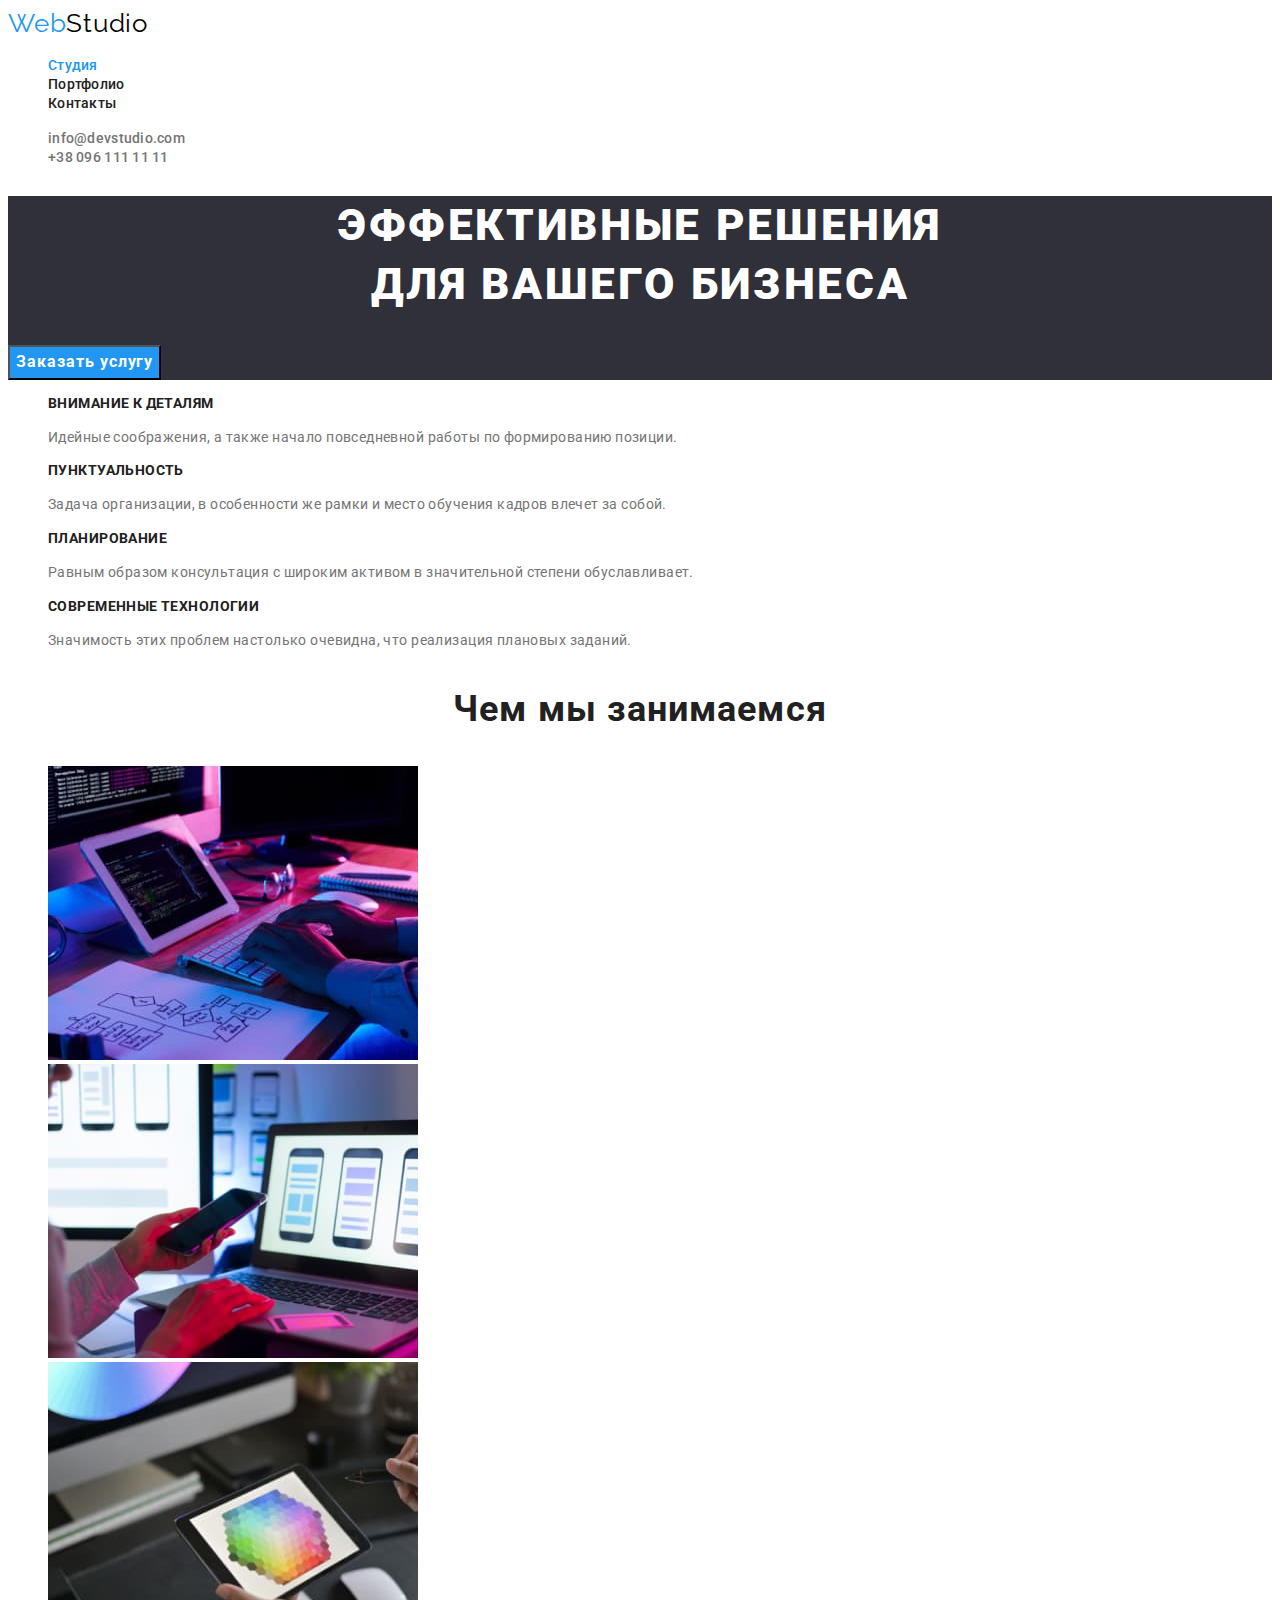
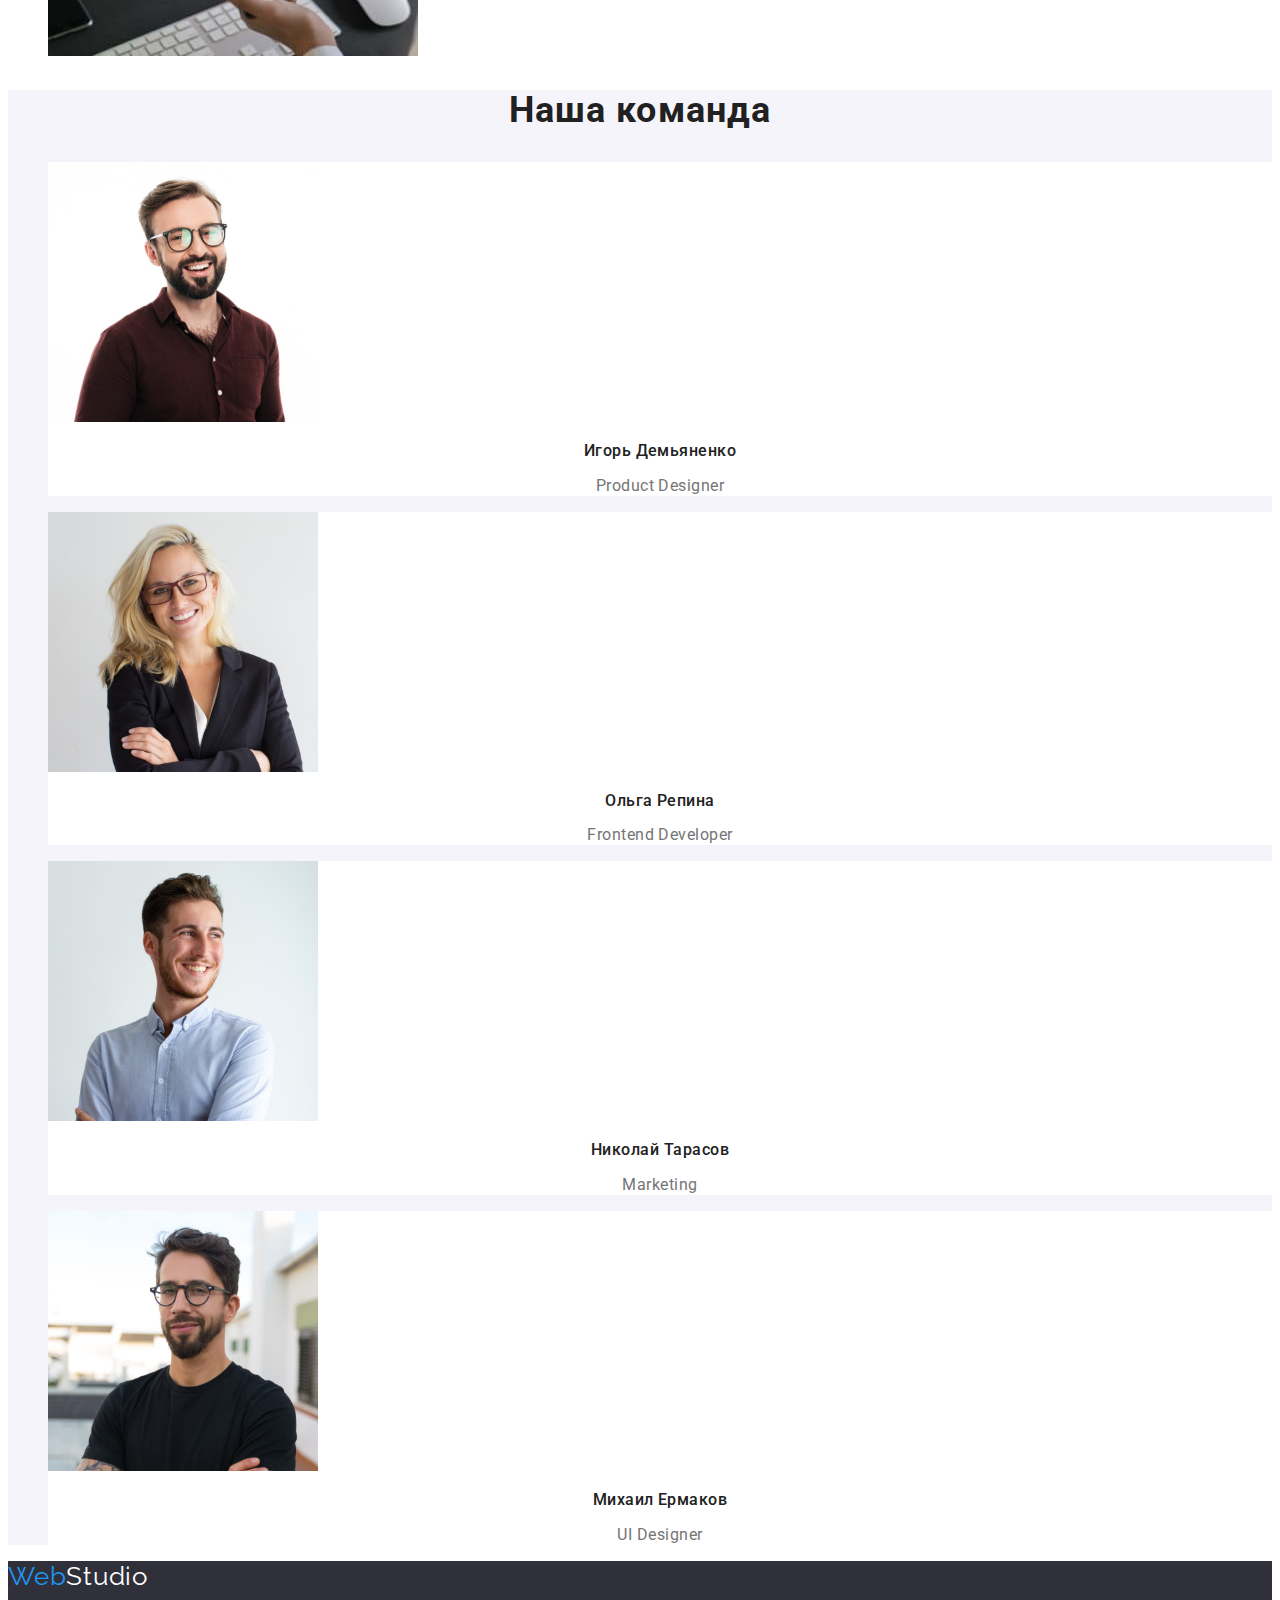
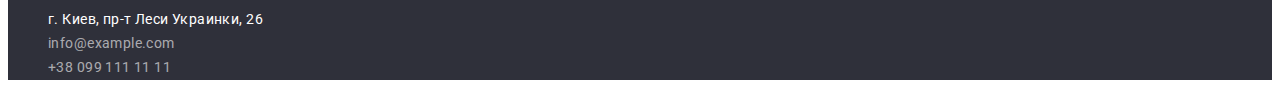
==== index.html @ 9c58a215 "clone #2" ====
<!DOCTYPE html>
<html lang="en">
  <head>
    <meta charset="UTF-8" />
    <meta http-equiv="X-UA-Compatible" content="IE=edge" />
    <meta name="viewport" content="width=device-width, initial-scale=1.0" />
    <title>Document</title>
    <link rel="preconnect" href="https://fonts.googleapis.com" />
    <link rel="preconnect" href="https://fonts.gstatic.com" crossorigin />
    <link
      href="https://fonts.googleapis.com/css2?family=Raleway:wght@700&family=Roboto:wght@400;500;700;900&display=swap"
      rel="stylesheet"
    />
    <link rel="stylesheet" href="./css/styles.css" />
  </head>

  <body>
    <!--Header-->
    <header>
      <nav>
        <a class="logo" href="/"><span class="web">Web</span>Studio</a>
        <ul class="site-nav list">
          <li><a class="site-nav-link current" href="">Студия</a></li>
          <li>
            <a class="site-nav-link" href="./portfolio.html">Портфолио</a>
          </li>
          <li><a class="site-nav-link" href="">Контакты</a></li>
        </ul>
      </nav>

      <!-- Link to e-mail address -->
      <ul class="list">
        <li>
          <a class="header-contacts-info" href="mailto:info@devstudio.com"
            >info@devstudio.com</a
          >
        </li>
        <!-- Link to phone number  -->
        <li>
          <a class="header-contacts-info" href="tel:+380961111111"
            >+38 096 111 11 11</a
          >
        </li>
      </ul>
    </header>
    <!--Main-->
    <main>
      <!--Hero-->
      <section class="hero">
        <h1 class="hero-title">
          Эффективные решения <br />
          для вашего бизнеса
        </h1>
        <button class="hero-button" type="button">Заказать услугу</button>
      </section>

      <!--Advantages-->
      <section class="advantages">
        <ul class="list">
          <li>
            <h3 class="advantages-title">Внимание к деталям</h3>
            <p class="advantages-description">
              Идейные соображения, а также начало повседневной работы по
              формированию позиции.
            </p>
          </li>

          <li>
            <h3 class="advantages-title">Пунктуальность</h3>
            <p class="advantages-description">
              Задача организации, в особенности же рамки и место обучения кадров
              влечет за собой.
            </p>
          </li>

          <li>
            <h3 class="advantages-title">Планирование</h3>
            <p class="advantages-description">
              Равным образом консультация с широким активом в значительной
              степени обуславливает.
            </p>
          </li>

          <li>
            <h3 class="advantages-title">Современные технологии</h3>
            <p class="advantages-description">
              Значимость этих проблем настолько очевидна, что реализация
              плановых заданий.
            </p>
          </li>
        </ul>
      </section>

      <!--Our business-->
      <section>
        <h3 class="business-title">Чем мы занимаемся</h3>
        <ul class="list">
          <li>
            <img
              src="images/box1.jpg"
              alt="human coding on tablet using keyboard"
              width="370"
            />
          </li>
          <li>
            <img
              src="images/box2.jpg"
              alt="human holding telephone in left hand scrolling laptop with right hand "
              width="370"
            />
          </li>
          <li>
            <img
              src="images/box3.jpg"
              alt="human choosing color from color palette via ipad"
              width="370"
            />
          </li>
        </ul>
      </section>

      <!--Our team-->
      <section class="team">
        <h2 class="team-title">Наша команда</h2>
        <ul class="list">
          <li class="team-box">
            <img
              src="images/img.jpg"
              alt="man with dark hair, dark beard in red shirt and glasses  smiling"
              width="270"
            />
            <h3 class="team-name">Игорь Демьяненко</h3>
            <p class="team-pos">Product Designer</p>
          </li>
          <li class="team-box">
            <img
              src="images/img2.jpg"
              alt="woman with blond hair glasses and black jacket smiling "
              width="270"
            />
            <h3 class="team-name">Ольга Репина</h3>
            <p class="team-pos">Frontend Developer</p>
          </li>
          <li class="team-box">
            <img
              src="images/img3.jpg"
              alt="man with dark bristle and dark hair in blue shirt smiling"
              width="270"
            />
            <h3 class="team-name">Николай Тарасов</h3>
            <p class="team-pos">Marketing</p>
          </li>
          <li class="team-box">
            <img
              src="images/img4.jpg"
              alt="man with dark hair, dark beard in black t-shirt and glasses  smiling"
              width="270"
            />
            <h3 class="team-name">Михаил Ермаков</h3>
            <p class="team-pos">UI Designer</p>
          </li>
        </ul>
      </section>
    </main>
    <!--Footer-->
    <footer class="footer">
      <a class="footer logo" href="/"> <span class="web">Web</span>Studio</a>
      <address>
        <ul class="list">
          <li>
            <a class="adress" href=""> г. Киев, пр-т Леси Украинки, 26</a>
          </li>
          <li>
            <a class="footer-contacts-info" href="mailto:info@example.com"
              >info@example.com</a
            >
          </li>
          <li>
            <a class="footer-contacts-info" href="+380991111111"
              >+38 099 111 11 11</a
            >
          </li>
        </ul>
      </address>
    </footer>
  </body>
</html>
---- css/styles.css ----
:root {
  --primary-text-color: #212121;
  --secondary-text-color: #757575;
  --action-color: #2196f3;
  --primary-bg-color: #ffffff;
  --secondary-bg-color: #f5f4fa;
  --hero-color: #2f303a;
}
/* цвет основного текста #212121 */
/* цвет вторичного текста #757575 */
/* белый текст + фон #ffffff*/
/* вторичный цвет фона #F5F4FA  */
/* серый цвет почты и телефона в хувере rgba(255, 255, 255, 0.6); */
/* цвет акцент ( действия) #2196F3 */
/* Цвет героя #2F303A */

body {
  color: var(--primary-text-color);
  background-color: var(--primary-bg-color);

  font-family: Roboto, sans-serif;
}

.list {
  list-style: none;
}

a {
  text-decoration: none;
  font-style: normal;
}

/* Logo */
.logo {
  color: #000000;

  font-family: Raleway, sans-serif;
  text-decoration: none;
  font-size: 26px;
  line-height: 1.2;
  letter-spacing: 0.03em;
}

/*Site-nav */
.site-nav-link {
  color: var(--primary-text-color);

  font-weight: 500;
  font-size: 14px;
  line-height: 1.14;
  letter-spacing: 0.02em;
}

/* Header contacts */
.header-contacts-info {
  color: var(--secondary-text-color);

  font-weight: 500;
  font-size: 14px;
  line-height: 1.14;
  letter-spacing: 0.02em;
}

.site-nav-link:hover,
.header-contacts-info:hover,
.site-nav-link:focus,
.header-contacts-info:focus {
  color: var(--action-color);
}

.site-nav-link.current {
  color: var(--action-color);
}
.web {
  color: var(--action-color);
}

/* Hero */

.hero {
  color: var(--primary-bg-color);
  background-color: var(--hero-color);
}

.hero-title {
  font-weight: 900;
  font-size: 44px;
  line-height: 1.36;
  text-align: center;
  letter-spacing: 0.06em;
  text-transform: uppercase;
}

.hero-button {
  color: var(--primary-bg-color);
  background-color: var(--action-color);
  font-weight: 700;

  font-family: inherit;
  font-size: 16px;
  line-height: 1.8;
  text-align: center;
  letter-spacing: 0.06em;

  cursor: pointer;
}

/* Advantages */

.advantages-title {
  font-weight: bold;
  font-size: 14px;
  line-height: 1.14;
  letter-spacing: 0.03em;
  text-transform: uppercase;
}

.advantages-description {
  color: var(--secondary-text-color);

  font-size: 14px;
  line-height: 1.7;
  letter-spacing: 0.03em;
}

/* Business,Team , Projects */

.team-title,
.business-title {
  font-weight: bold;
  font-size: 36px;
  line-height: 1.16;
  text-align: center;
  letter-spacing: 0.03em;
}

.team {
  background-color: var(--secondary-bg-color);
}

.team-name {
  font-weight: 500;
  font-size: 16px;
  line-height: 1.18;
  text-align: center;
  letter-spacing: 0.03em;
}

.team-pos,
.project-description {
  color: var(--secondary-text-color);
}

.team-pos {
  font-size: 16px;
  line-height: 1.18;
  text-align: center;
  letter-spacing: 0.03em;
}

.project-name {
  color: var(--primary-text-color);

  font-weight: 700;
  font-size: 18px;
  line-height: 2;
  letter-spacing: 0.06em;
}

.project-description {
  font-size: 16px;
  line-height: 1.87;
  letter-spacing: 0.03em;
}

.team-box,
.project-box {
  background-color: var(--primary-bg-color);
}

/* Footer */

.footer {
  background-color: var(--hero-color);
}

.footer .logo {
  color: var(--primary-bg-color);
}

.adress {
  color: var(--primary-bg-color);

  font-size: 14px;
  line-height: 1.71;
  letter-spacing: 0.03em;
}

.footer-contacts-info {
  color: rgba(255, 255, 255, 0.6);

  font-size: 14px;
  line-height: 1.71;
  letter-spacing: 0.03em;
}

.site-nav-link:hover,
.footer-contacts-info:hover,
.site-nav-link:focus,
.footer-contacts-info:focus {
  color: var(--action-color);
}

/* Portfolio buttons */

.button {
  font-family: inherit;
  font-weight: 500;
  font-size: 16px;
  line-height: 1.62;
  letter-spacing: 0.03em;
}

.button:hover,
.button:focus {
  color: var(--primary-bg-color);
  background-color: var(--action-color);
}

.button {
  cursor: pointer;
}
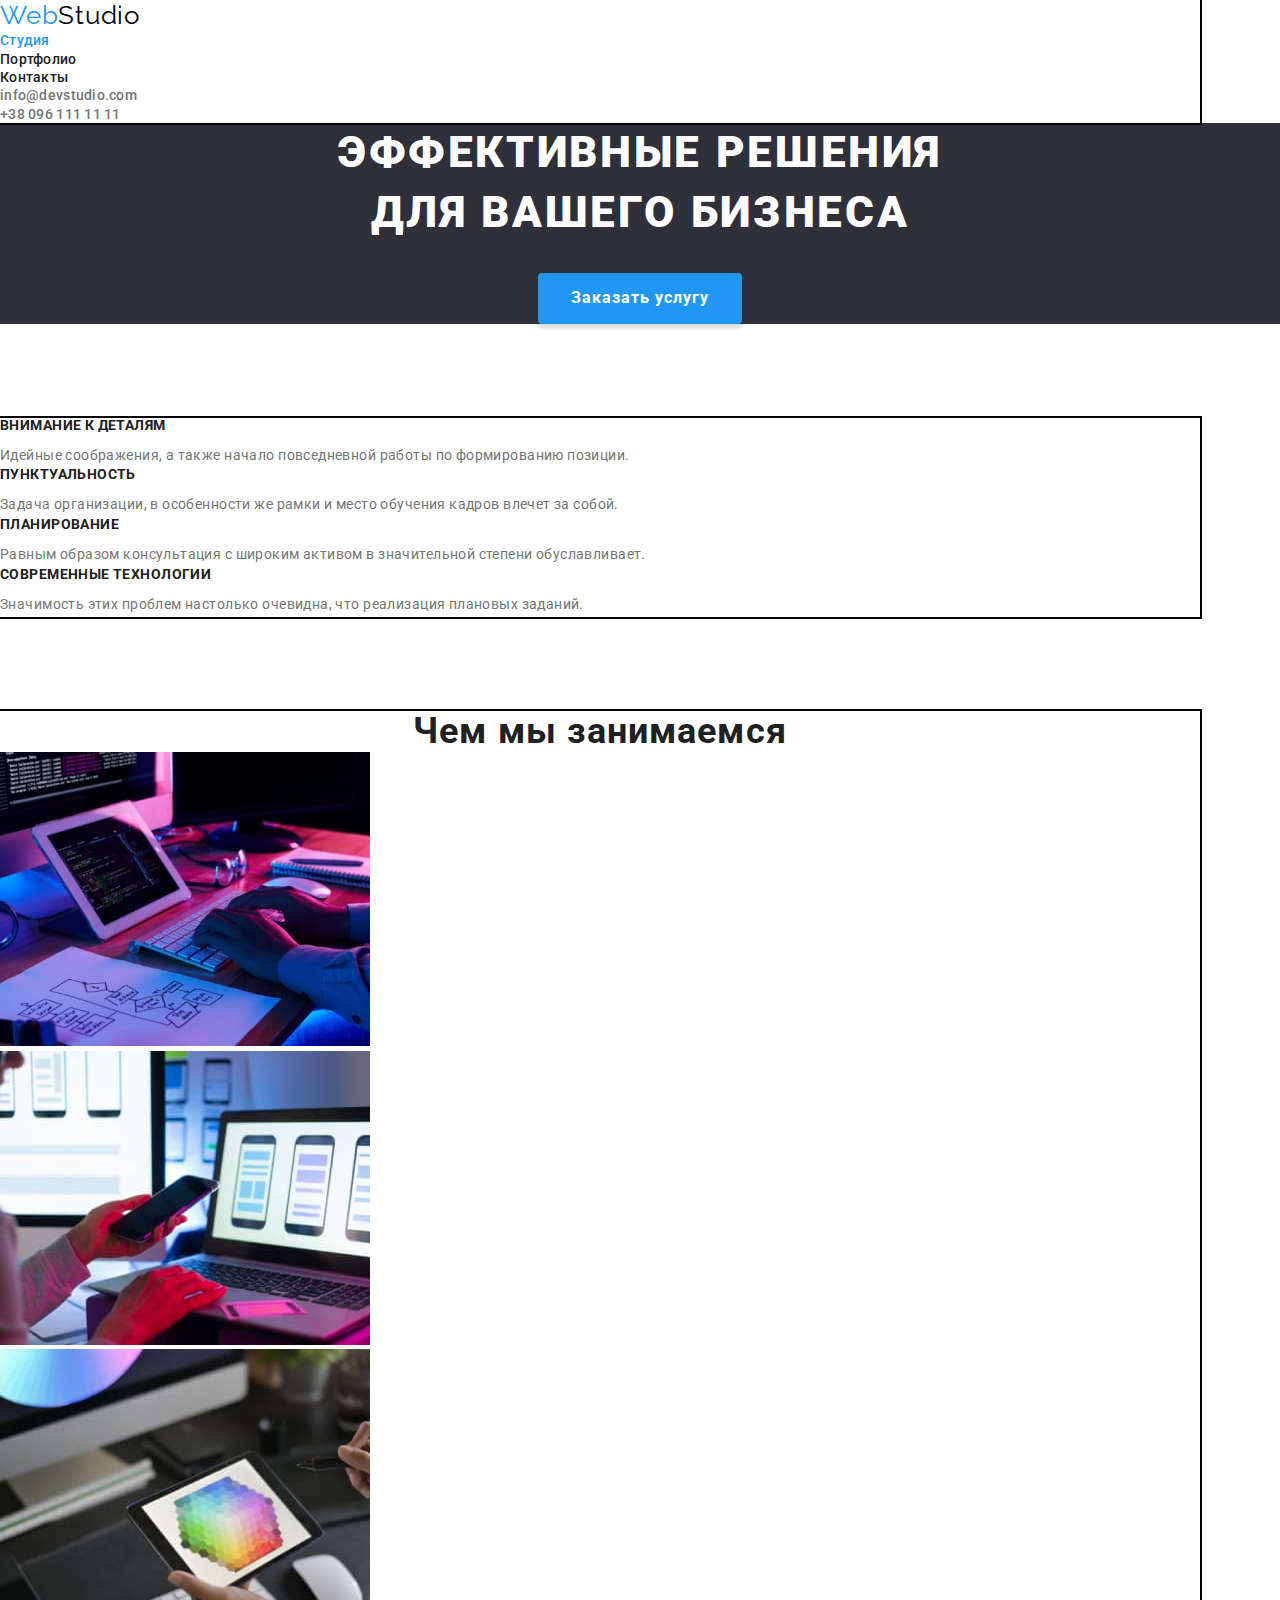
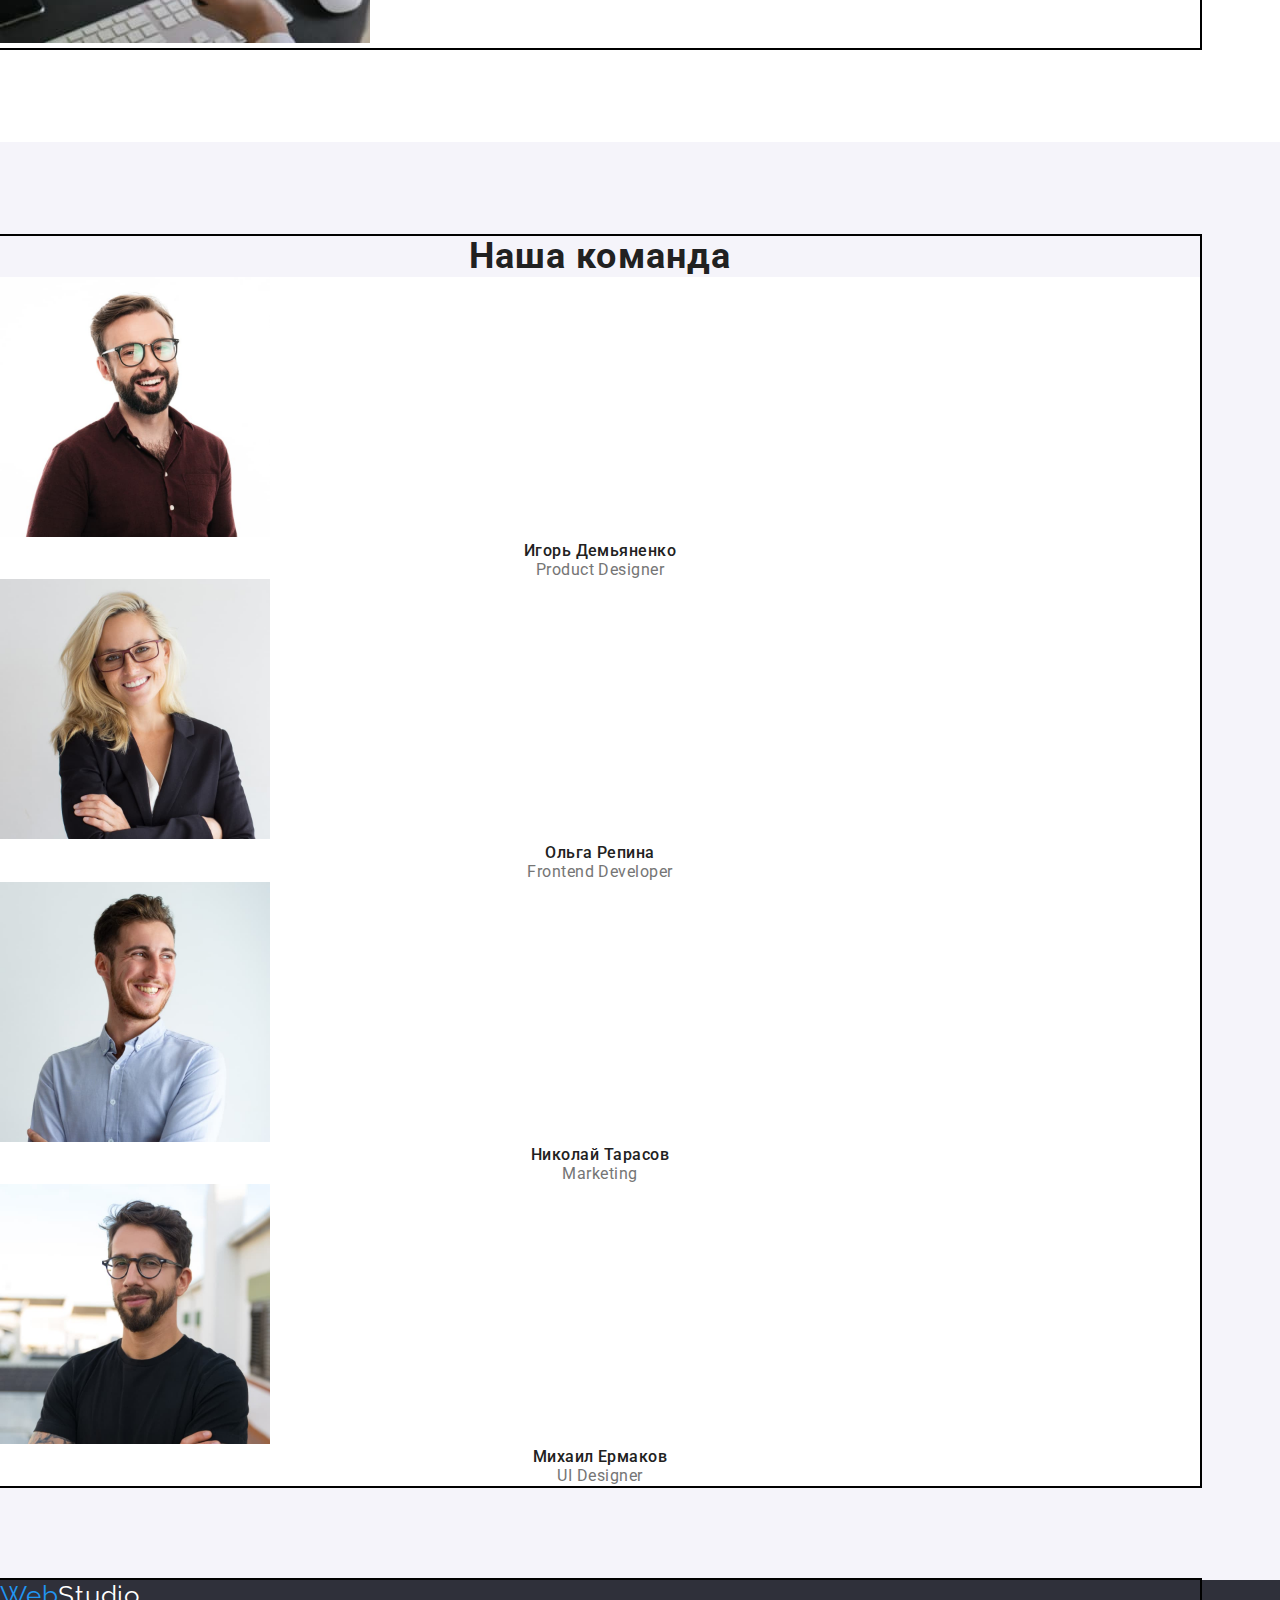
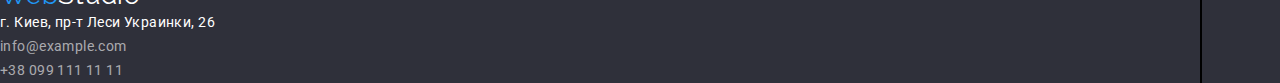
==== commit f67095c9: "Adds indents" ====
--- a/index.html
+++ b/index.html
@@ -11,37 +11,43 @@
       href="https://fonts.googleapis.com/css2?family=Raleway:wght@700&family=Roboto:wght@400;500;700;900&display=swap"
       rel="stylesheet"
     />
+    <link
+      rel="stylesheet"
+      href="https://cdnjs.cloudflare.com/ajax/libs/modern-normalize/1.1.0/modern-normalize.min.css"
+    />
     <link rel="stylesheet" href="./css/styles.css" />
   </head>
 
   <body>
     <!--Header-->
     <header>
-      <nav>
-        <a class="logo" href="/"><span class="web">Web</span>Studio</a>
-        <ul class="site-nav list">
-          <li><a class="site-nav-link current" href="">Студия</a></li>
+      <div class="container">
+        <nav>
+          <a class="logo" href="/"><span class="web">Web</span>Studio</a>
+          <ul class="site-nav list">
+            <li><a class="site-nav-link current" href="">Студия</a></li>
+            <li>
+              <a class="site-nav-link" href="./portfolio.html">Портфолио</a>
+            </li>
+            <li><a class="site-nav-link" href="">Контакты</a></li>
+          </ul>
+        </nav>
+
+        <!-- Link to e-mail address -->
+        <ul class="list">
           <li>
-            <a class="site-nav-link" href="./portfolio.html">Портфолио</a>
+            <a class="header-contacts-info" href="mailto:info@devstudio.com"
+              >info@devstudio.com</a
+            >
           </li>
-          <li><a class="site-nav-link" href="">Контакты</a></li>
+          <!-- Link to phone number  -->
+          <li>
+            <a class="header-contacts-info" href="tel:+380961111111"
+              >+38 096 111 11 11</a
+            >
+          </li>
         </ul>
-      </nav>
-
-      <!-- Link to e-mail address -->
-      <ul class="list">
-        <li>
-          <a class="header-contacts-info" href="mailto:info@devstudio.com"
-            >info@devstudio.com</a
-          >
-        </li>
-        <!-- Link to phone number  -->
-        <li>
-          <a class="header-contacts-info" href="tel:+380961111111"
-            >+38 096 111 11 11</a
-          >
-        </li>
-      </ul>
+      </div>
     </header>
     <!--Main-->
     <main>
@@ -55,133 +61,141 @@
       </section>
 
       <!--Advantages-->
-      <section class="advantages">
-        <ul class="list">
-          <li>
-            <h3 class="advantages-title">Внимание к деталям</h3>
-            <p class="advantages-description">
-              Идейные соображения, а также начало повседневной работы по
-              формированию позиции.
-            </p>
-          </li>
-
-          <li>
-            <h3 class="advantages-title">Пунктуальность</h3>
-            <p class="advantages-description">
-              Задача организации, в особенности же рамки и место обучения кадров
-              влечет за собой.
-            </p>
-          </li>
-
-          <li>
-            <h3 class="advantages-title">Планирование</h3>
-            <p class="advantages-description">
-              Равным образом консультация с широким активом в значительной
-              степени обуславливает.
-            </p>
-          </li>
-
-          <li>
-            <h3 class="advantages-title">Современные технологии</h3>
-            <p class="advantages-description">
-              Значимость этих проблем настолько очевидна, что реализация
-              плановых заданий.
-            </p>
-          </li>
-        </ul>
+      <section class="advantages adv-section">
+        <div class="container">
+          <ul class="list">
+            <li>
+              <h3 class="advantages-title">Внимание к деталям</h3>
+              <p class="advantages-description">
+                Идейные соображения, а также начало повседневной работы по
+                формированию позиции.
+              </p>
+            </li>
+
+            <li>
+              <h3 class="advantages-title">Пунктуальность</h3>
+              <p class="advantages-description">
+                Задача организации, в особенности же рамки и место обучения
+                кадров влечет за собой.
+              </p>
+            </li>
+
+            <li>
+              <h3 class="advantages-title">Планирование</h3>
+              <p class="advantages-description">
+                Равным образом консультация с широким активом в значительной
+                степени обуславливает.
+              </p>
+            </li>
+
+            <li>
+              <h3 class="advantages-title">Современные технологии</h3>
+              <p class="advantages-description">
+                Значимость этих проблем настолько очевидна, что реализация
+                плановых заданий.
+              </p>
+            </li>
+          </ul>
+        </div>
       </section>
 
       <!--Our business-->
-      <section>
-        <h3 class="business-title">Чем мы занимаемся</h3>
-        <ul class="list">
-          <li>
-            <img
-              src="images/box1.jpg"
-              alt="human coding on tablet using keyboard"
-              width="370"
-            />
-          </li>
-          <li>
-            <img
-              src="images/box2.jpg"
-              alt="human holding telephone in left hand scrolling laptop with right hand "
-              width="370"
-            />
-          </li>
-          <li>
-            <img
-              src="images/box3.jpg"
-              alt="human choosing color from color palette via ipad"
-              width="370"
-            />
-          </li>
-        </ul>
+      <section class="section">
+        <div class="container">
+          <h3 class="business-title">Чем мы занимаемся</h3>
+          <ul class="list">
+            <li>
+              <img
+                src="images/box1.jpg"
+                alt="human coding on tablet using keyboard"
+                width="370"
+              />
+            </li>
+            <li>
+              <img
+                src="images/box2.jpg"
+                alt="human holding telephone in left hand scrolling laptop with right hand "
+                width="370"
+              />
+            </li>
+            <li>
+              <img
+                src="images/box3.jpg"
+                alt="human choosing color from color palette via ipad"
+                width="370"
+              />
+            </li>
+          </ul>
+        </div>
       </section>
 
       <!--Our team-->
-      <section class="team">
-        <h2 class="team-title">Наша команда</h2>
-        <ul class="list">
-          <li class="team-box">
-            <img
-              src="images/img.jpg"
-              alt="man with dark hair, dark beard in red shirt and glasses  smiling"
-              width="270"
-            />
-            <h3 class="team-name">Игорь Демьяненко</h3>
-            <p class="team-pos">Product Designer</p>
-          </li>
-          <li class="team-box">
-            <img
-              src="images/img2.jpg"
-              alt="woman with blond hair glasses and black jacket smiling "
-              width="270"
-            />
-            <h3 class="team-name">Ольга Репина</h3>
-            <p class="team-pos">Frontend Developer</p>
-          </li>
-          <li class="team-box">
-            <img
-              src="images/img3.jpg"
-              alt="man with dark bristle and dark hair in blue shirt smiling"
-              width="270"
-            />
-            <h3 class="team-name">Николай Тарасов</h3>
-            <p class="team-pos">Marketing</p>
-          </li>
-          <li class="team-box">
-            <img
-              src="images/img4.jpg"
-              alt="man with dark hair, dark beard in black t-shirt and glasses  smiling"
-              width="270"
-            />
-            <h3 class="team-name">Михаил Ермаков</h3>
-            <p class="team-pos">UI Designer</p>
-          </li>
-        </ul>
+      <section class="team section">
+        <div class="container">
+          <h2 class="team-title">Наша команда</h2>
+          <ul class="list">
+            <li class="team-box">
+              <img
+                src="images/img.jpg"
+                alt="man with dark hair, dark beard in red shirt and glasses  smiling"
+                width="270"
+              />
+              <h3 class="team-name">Игорь Демьяненко</h3>
+              <p class="team-pos">Product Designer</p>
+            </li>
+            <li class="team-box">
+              <img
+                src="images/img2.jpg"
+                alt="woman with blond hair glasses and black jacket smiling "
+                width="270"
+              />
+              <h3 class="team-name">Ольга Репина</h3>
+              <p class="team-pos">Frontend Developer</p>
+            </li>
+            <li class="team-box">
+              <img
+                src="images/img3.jpg"
+                alt="man with dark bristle and dark hair in blue shirt smiling"
+                width="270"
+              />
+              <h3 class="team-name">Николай Тарасов</h3>
+              <p class="team-pos">Marketing</p>
+            </li>
+            <li class="team-box">
+              <img
+                src="images/img4.jpg"
+                alt="man with dark hair, dark beard in black t-shirt and glasses  smiling"
+                width="270"
+              />
+              <h3 class="team-name">Михаил Ермаков</h3>
+              <p class="team-pos">UI Designer</p>
+            </li>
+          </ul>
+        </div>
       </section>
     </main>
     <!--Footer-->
     <footer class="footer">
-      <a class="footer logo" href="/"> <span class="web">Web</span>Studio</a>
-      <address>
-        <ul class="list">
-          <li>
-            <a class="adress" href=""> г. Киев, пр-т Леси Украинки, 26</a>
-          </li>
-          <li>
-            <a class="footer-contacts-info" href="mailto:info@example.com"
-              >info@example.com</a
-            >
-          </li>
-          <li>
-            <a class="footer-contacts-info" href="+380991111111"
-              >+38 099 111 11 11</a
-            >
-          </li>
-        </ul>
-      </address>
+      <div class="container">
+        <a class="footer logo" href="/"> <span class="web">Web</span>Studio</a>
+        <address>
+          <ul class="list">
+            <li>
+              <a class="adress" href=""> г. Киев, пр-т Леси Украинки, 26</a>
+            </li>
+            <li>
+              <a class="footer-contacts-info" href="mailto:info@example.com"
+                >info@example.com</a
+              >
+            </li>
+            <li>
+              <a class="footer-contacts-info" href="+380991111111"
+                >+38 099 111 11 11</a
+              >
+            </li>
+          </ul>
+        </address>
+      </div>
     </footer>
   </body>
 </html>
--- a/css/styles.css
+++ b/css/styles.css
@@ -15,6 +15,7 @@
 /* Цвет героя #2F303A */
 
 body {
+  margin: 0;
   color: var(--primary-text-color);
   background-color: var(--primary-bg-color);
 
@@ -80,6 +81,7 @@
 .hero {
   color: var(--primary-bg-color);
   background-color: var(--hero-color);
+  text-align: center;
 }
 
 .hero-title {
@@ -87,13 +89,22 @@
   font-size: 44px;
   line-height: 1.36;
   text-align: center;
+
   letter-spacing: 0.06em;
   text-transform: uppercase;
+
+  margin-bottom: 30px;
+  min-width: 696px;
 }
 
 .hero-button {
+  padding: 10px 32px;
+  border-radius: 4px;
+  border: 1px solid transparent;
+
   color: var(--primary-bg-color);
   background-color: var(--action-color);
+  box-shadow: 0px 4px 4px rgba(0, 0, 0, 0.15);
   font-weight: 700;
 
   font-family: inherit;
@@ -121,6 +132,8 @@
   font-size: 14px;
   line-height: 1.7;
   letter-spacing: 0.03em;
+
+  margin-top: 10px;
 }
 
 /* Business,Team , Projects */
@@ -214,11 +227,19 @@
 /* Portfolio buttons */
 
 .button {
+  background-color: var(--secondary-bg-color);
+  border-radius: 4px;
+  padding: 6px 22px;
+  text-align: center;
+  border: 1px solid transparent;
+
   font-family: inherit;
   font-weight: 500;
   font-size: 16px;
   line-height: 1.62;
   letter-spacing: 0.03em;
+
+  cursor: pointer;
 }
 
 .button:hover,
@@ -227,6 +248,24 @@
   background-color: var(--action-color);
 }
 
-.button {
-  cursor: pointer;
-}
+.container {
+  width: 1200px;
+  outline: #000000 solid 2px;
+}
+
+h1,
+h2,
+h3,
+p,
+ul {
+  margin: 0;
+  padding: 0;
+}
+
+.section {
+  padding: 94px 0px 94px 0px;
+}
+
+.adv-section {
+  padding-top: 94px;
+}
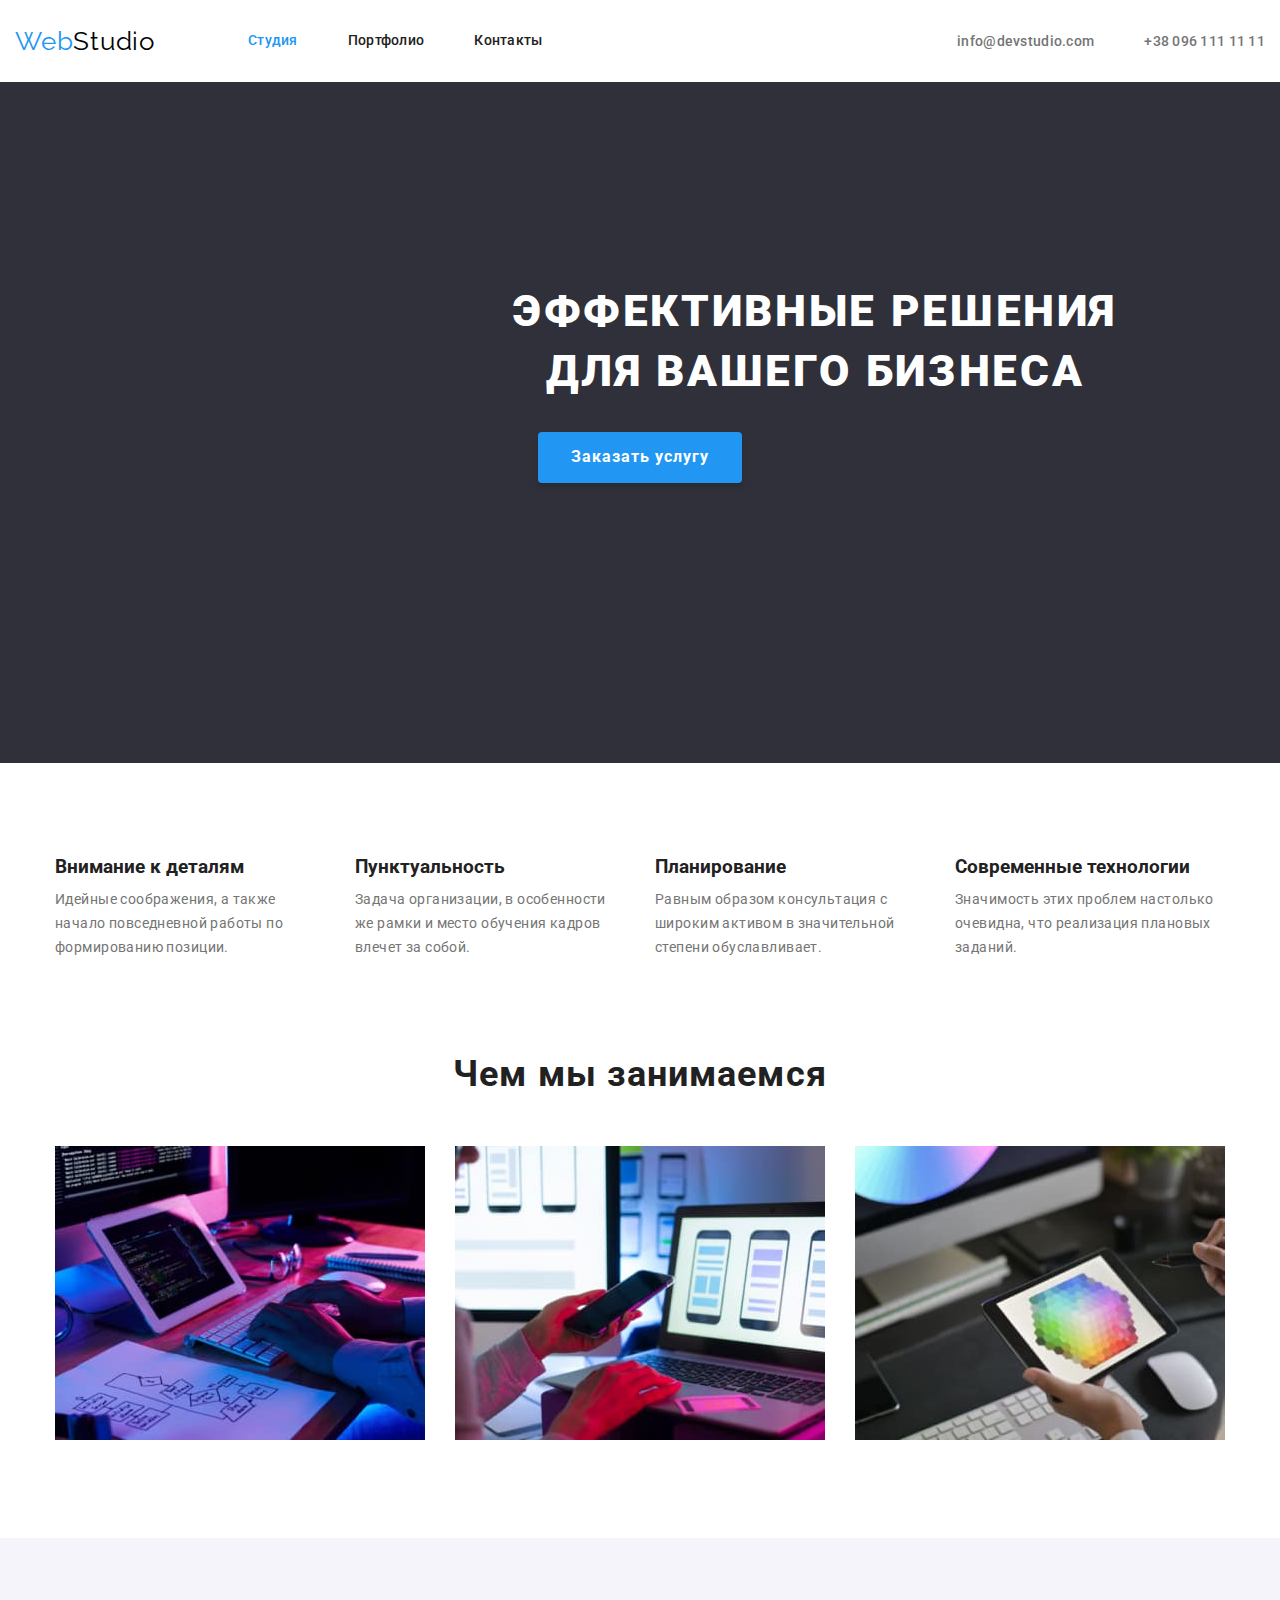
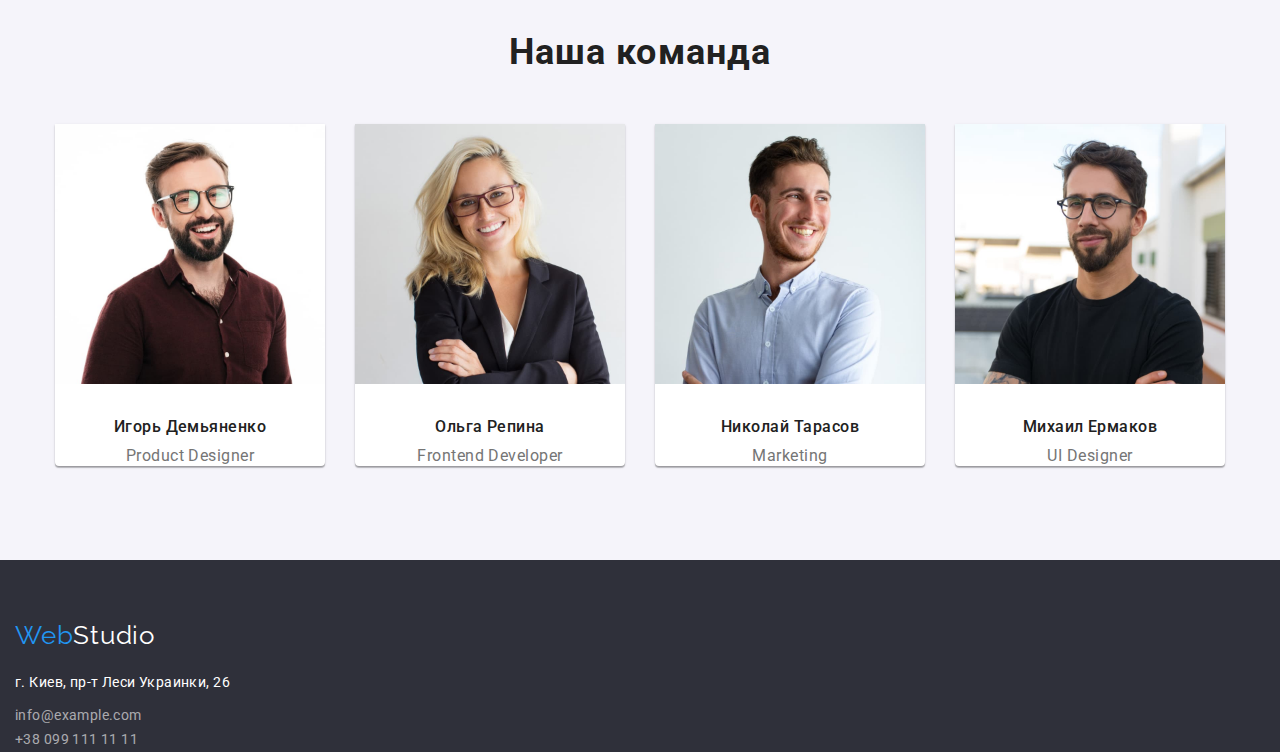
==== commit 60421d1e: "adds flex-boxes" ====
--- a/index.html
+++ b/index.html
@@ -22,80 +22,89 @@
     <!--Header-->
     <header>
       <div class="container">
-        <nav>
+        <nav class="navigation">
           <a class="logo" href="/"><span class="web">Web</span>Studio</a>
           <ul class="site-nav list">
-            <li><a class="site-nav-link current" href="">Студия</a></li>
-            <li>
+            <li class="item">
+              <a class="site-nav-link current" href="">Студия</a>
+            </li>
+            <li class="item">
               <a class="site-nav-link" href="./portfolio.html">Портфолио</a>
             </li>
-            <li><a class="site-nav-link" href="">Контакты</a></li>
+            <li class="item">
+              <a class="site-nav-link" href="">Контакты</a>
+            </li>
+          </ul>
+
+          <!--  Link to e-mail address -->
+
+          <ul class="contacts list">
+            <li class="item">
+              <a class="header-contacts-info" href="mailto:info@devstudio.com"
+                >info@devstudio.com</a
+              >
+            </li>
+            <!-- Link to phone number  -->
+            <li class="item">
+              <a class="header-contacts-info" href="tel:+380961111111"
+                >+38 096 111 11 11</a
+              >
+            </li>
           </ul>
         </nav>
-
-        <!-- Link to e-mail address -->
-        <ul class="list">
-          <li>
-            <a class="header-contacts-info" href="mailto:info@devstudio.com"
-              >info@devstudio.com</a
-            >
-          </li>
-          <!-- Link to phone number  -->
-          <li>
-            <a class="header-contacts-info" href="tel:+380961111111"
-              >+38 096 111 11 11</a
-            >
-          </li>
-        </ul>
       </div>
     </header>
     <!--Main-->
     <main>
       <!--Hero-->
       <section class="hero">
-        <h1 class="hero-title">
-          Эффективные решения <br />
-          для вашего бизнеса
-        </h1>
-        <button class="hero-button" type="button">Заказать услугу</button>
+        <div class="container">
+          <h1 class="hero-title">
+            Эффективные решения <br />
+            для вашего бизнеса
+          </h1>
+          <button class="hero-button" type="button">Заказать услугу</button>
+        </div>
       </section>
 
       <!--Advantages-->
-      <section class="advantages adv-section">
-        <div class="container">
-          <ul class="list">
-            <li>
-              <h3 class="advantages-title">Внимание к деталям</h3>
-              <p class="advantages-description">
-                Идейные соображения, а также начало повседневной работы по
-                формированию позиции.
-              </p>
-            </li>
-
-            <li>
-              <h3 class="advantages-title">Пунктуальность</h3>
-              <p class="advantages-description">
-                Задача организации, в особенности же рамки и место обучения
-                кадров влечет за собой.
-              </p>
-            </li>
-
-            <li>
-              <h3 class="advantages-title">Планирование</h3>
-              <p class="advantages-description">
-                Равным образом консультация с широким активом в значительной
-                степени обуславливает.
-              </p>
-            </li>
-
-            <li>
-              <h3 class="advantages-title">Современные технологии</h3>
-              <p class="advantages-description">
-                Значимость этих проблем настолько очевидна, что реализация
-                плановых заданий.
-              </p>
-            </li>
-          </ul>
+      <section class="adv-section">
+        <div class="container">
+          <div class="">
+            <ul class="advantages list">
+              <li class="advantages-item">
+                <h3 class="advantages-title">Внимание к деталям</h3>
+                <p class="advantages-description">
+                  Идейные соображения, а также начало повседневной работы по
+                  формированию позиции.
+                </p>
+              </li>
+
+              <li class="advantages-item">
+                <h3 class="advantages-title">Пунктуальность</h3>
+                <p class="advantages-description">
+                  Задача организации, в особенности же рамки и место обучения
+                  кадров влечет за собой.
+                </p>
+              </li>
+
+              <li class="advantages-item">
+                <h3 class="advantages-title">Планирование</h3>
+                <p class="advantages-description">
+                  Равным образом консультация с широким активом в значительной
+                  степени обуславливает.
+                </p>
+              </li>
+
+              <li class="advantages-item">
+                <h3 class="advantages-title">Современные технологии</h3>
+                <p class="advantages-description">
+                  Значимость этих проблем настолько очевидна, что реализация
+                  плановых заданий.
+                </p>
+              </li>
+            </ul>
+          </div>
         </div>
       </section>
 
@@ -103,7 +112,7 @@
       <section class="section">
         <div class="container">
           <h3 class="business-title">Чем мы занимаемся</h3>
-          <ul class="list">
+          <ul class="business-img list">
             <li>
               <img
                 src="images/box1.jpg"
@@ -113,6 +122,7 @@
             </li>
             <li>
               <img
+                class="business-distance"
                 src="images/box2.jpg"
                 alt="human holding telephone in left hand scrolling laptop with right hand "
                 width="370"
@@ -133,7 +143,7 @@
       <section class="team section">
         <div class="container">
           <h2 class="team-title">Наша команда</h2>
-          <ul class="list">
+          <ul class="team-cards list">
             <li class="team-box">
               <img
                 src="images/img.jpg"
@@ -179,7 +189,7 @@
       <div class="container">
         <a class="footer logo" href="/"> <span class="web">Web</span>Studio</a>
         <address>
-          <ul class="list">
+          <ul class="adress-list list">
             <li>
               <a class="adress" href=""> г. Киев, пр-т Леси Украинки, 26</a>
             </li>
--- a/css/styles.css
+++ b/css/styles.css
@@ -14,6 +14,8 @@
 /* цвет акцент ( действия) #2196F3 */
 /* Цвет героя #2F303A */
 
+/* body */
+
 body {
   margin: 0;
   color: var(--primary-text-color);
@@ -22,40 +24,79 @@
   font-family: Roboto, sans-serif;
 }
 
+/* ul */
+
+.container {
+  width: 1230lhpx;
+  padding-left: 15px;
+  padding-right: 15px;
+  margin: 0 auto;
+}
+
 .list {
   list-style: none;
 }
+
+/* a */
 
 a {
   text-decoration: none;
   font-style: normal;
 }
 
+h1,
+h2,
+h3,
+p {
+  margin: 0;
+}
+
+ul,
+ol {
+  margin: 0;
+  padding: 0;
+}
+
+/* Nav */
+
+.navigation {
+  display: flex;
+  align-items: center;
+}
+
 /* Logo */
+
+.web {
+  color: var(--action-color);
+}
+
 .logo {
   color: #000000;
-
   font-family: Raleway, sans-serif;
   text-decoration: none;
   font-size: 26px;
   line-height: 1.2;
   letter-spacing: 0.03em;
+  margin: ;
 }
 
 /*Site-nav */
+
+.site-nav {
+  display: flex;
+  margin-left: 93px;
+}
+
+.site-nav .item + .item {
+  margin-left: 50px;
+}
+
 .site-nav-link {
+  display: block;
+  padding-top: 32px;
+  padding-bottom: 32px;
+
   color: var(--primary-text-color);
-
-  font-weight: 500;
-  font-size: 14px;
-  line-height: 1.14;
-  letter-spacing: 0.02em;
-}
-
-/* Header contacts */
-.header-contacts-info {
-  color: var(--secondary-text-color);
-
   font-weight: 500;
   font-size: 14px;
   line-height: 1.14;
@@ -72,8 +113,29 @@
 .site-nav-link.current {
   color: var(--action-color);
 }
-.web {
-  color: var(--action-color);
+
+/* Header contacts */
+
+.contacts {
+  display: flex;
+  margin-left: auto;
+}
+
+.header-contacts-info {
+  color: var(--secondary-text-color);
+  font-weight: 500;
+  font-size: 14px;
+  line-height: 1.14;
+  letter-spacing: 0.02em;
+}
+
+.contacts .item {
+  padding-top: 32px;
+  padding-bottom: 32px;
+}
+
+.contacts .item + .item {
+  margin-left: 50px;
 }
 
 /* Hero */
@@ -82,6 +144,7 @@
   color: var(--primary-bg-color);
   background-color: var(--hero-color);
   text-align: center;
+  padding: 200px 452px 280px 452px;
 }
 
 .hero-title {
@@ -118,7 +181,30 @@
 
 /* Advantages */
 
-.advantages-title {
+/* .advantages-item-01,
+.advantages-item-02,
+.advantages-item-03 {
+  margin-right: 30px;
+}
+
+.advantages-item-04 {
+  margin-right: 30px;
+} */
+
+.advantages {
+  display: flex;
+  justify-content: center;
+}
+
+.advantages .advantages-item:not(:last-child) {
+  margin-right: 30px;
+}
+
+.advantages-item {
+  width: 270px;
+}
+
+a .advantages-title {
   font-weight: bold;
   font-size: 14px;
   line-height: 1.14;
@@ -137,6 +223,32 @@
 }
 
 /* Business,Team , Projects */
+
+.business-img {
+  display: flex;
+  justify-content: center;
+}
+
+.business-distance {
+  margin-left: 30px;
+  margin-right: 30px;
+}
+.examples {
+  position: absolute;
+  white-space: nowrap;
+  width: 1px;
+  height: 1px;
+  overflow: hidden;
+  border: 0;
+  padding: 0;
+  clip: rect(0 0 0 0);
+  clip-path: inset(50%);
+  margin: -1px;
+}
+
+.business-title {
+  margin-bottom: 50px;
+}
 
 .team-title,
 .business-title {
@@ -147,11 +259,36 @@
   letter-spacing: 0.03em;
 }
 
+.team-cards {
+  display: flex;
+  justify-content: center;
+}
+
+.team-box {
+  box-shadow: 0px 1px 3px rgba(0, 0, 0, 0.12), 0px 1px 1px rgba(0, 0, 0, 0.14),
+    0px 2px 1px rgba(0, 0, 0, 0.2);
+  border-radius: 0px 0px 4px 4px;
+}
+
+.team-cards .team-box:not(:last-child) {
+  margin-right: 30px;
+}
+
+.team-box {
+  width: 270px;
+}
+
+.team-title {
+  margin-bottom: 50px;
+}
+
 .team {
   background-color: var(--secondary-bg-color);
 }
 
 .team-name {
+  margin-top: 30px;
+
   font-weight: 500;
   font-size: 16px;
   line-height: 1.18;
@@ -165,6 +302,8 @@
 }
 
 .team-pos {
+  margin-top: 10px;
+
   font-size: 16px;
   line-height: 1.18;
   text-align: center;
@@ -193,7 +332,12 @@
 
 /* Footer */
 
+.ft-flex {
+  display: ;
+}
+
 .footer {
+  padding-top: 60px;
   background-color: var(--hero-color);
 }
 
@@ -202,6 +346,9 @@
 }
 
 .adress {
+  display: inline-block;
+  margin-top: 20px;
+  margin-bottom: 9px;
   color: var(--primary-bg-color);
 
   font-size: 14px;
@@ -210,8 +357,9 @@
 }
 
 .footer-contacts-info {
+  margin-top: 9px;
+
   color: rgba(255, 255, 255, 0.6);
-
   font-size: 14px;
   line-height: 1.71;
   letter-spacing: 0.03em;
@@ -248,20 +396,6 @@
   background-color: var(--action-color);
 }
 
-.container {
-  width: 1200px;
-  outline: #000000 solid 2px;
-}
-
-h1,
-h2,
-h3,
-p,
-ul {
-  margin: 0;
-  padding: 0;
-}
-
 .section {
   padding: 94px 0px 94px 0px;
 }
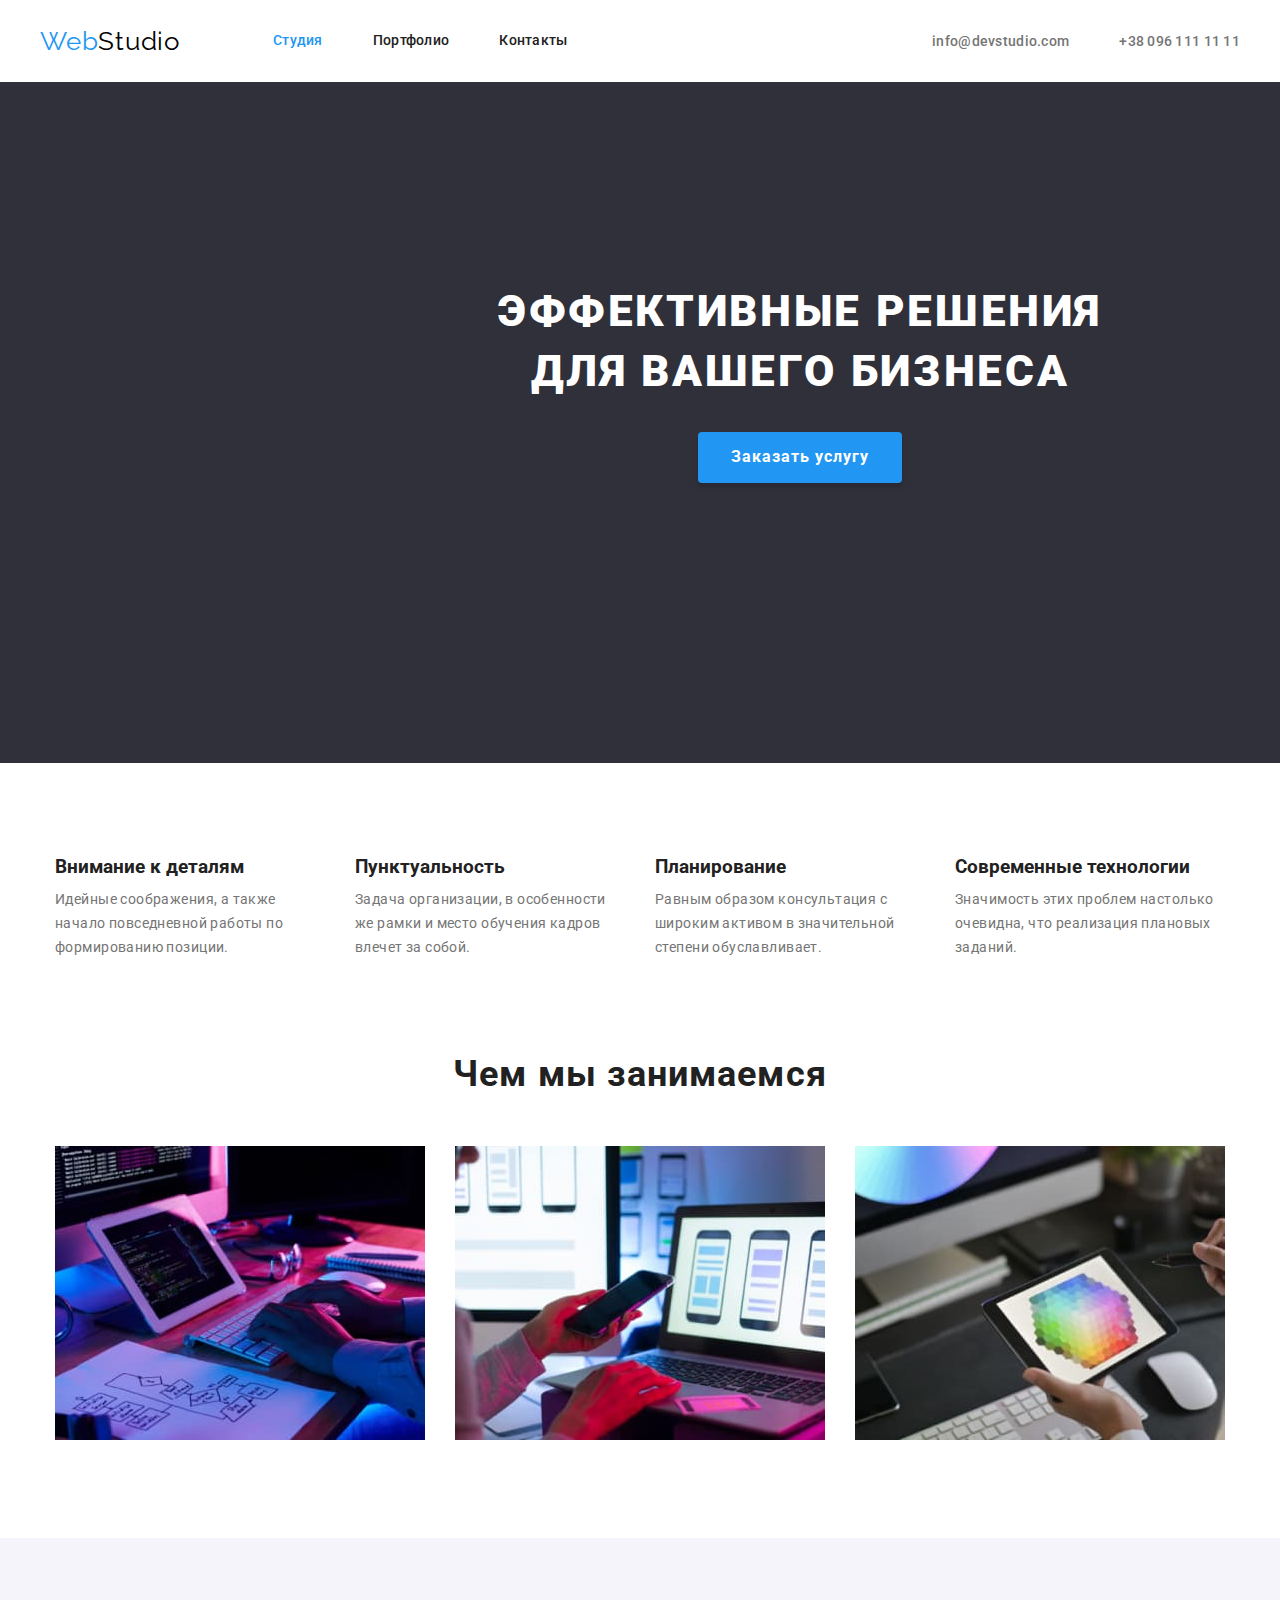
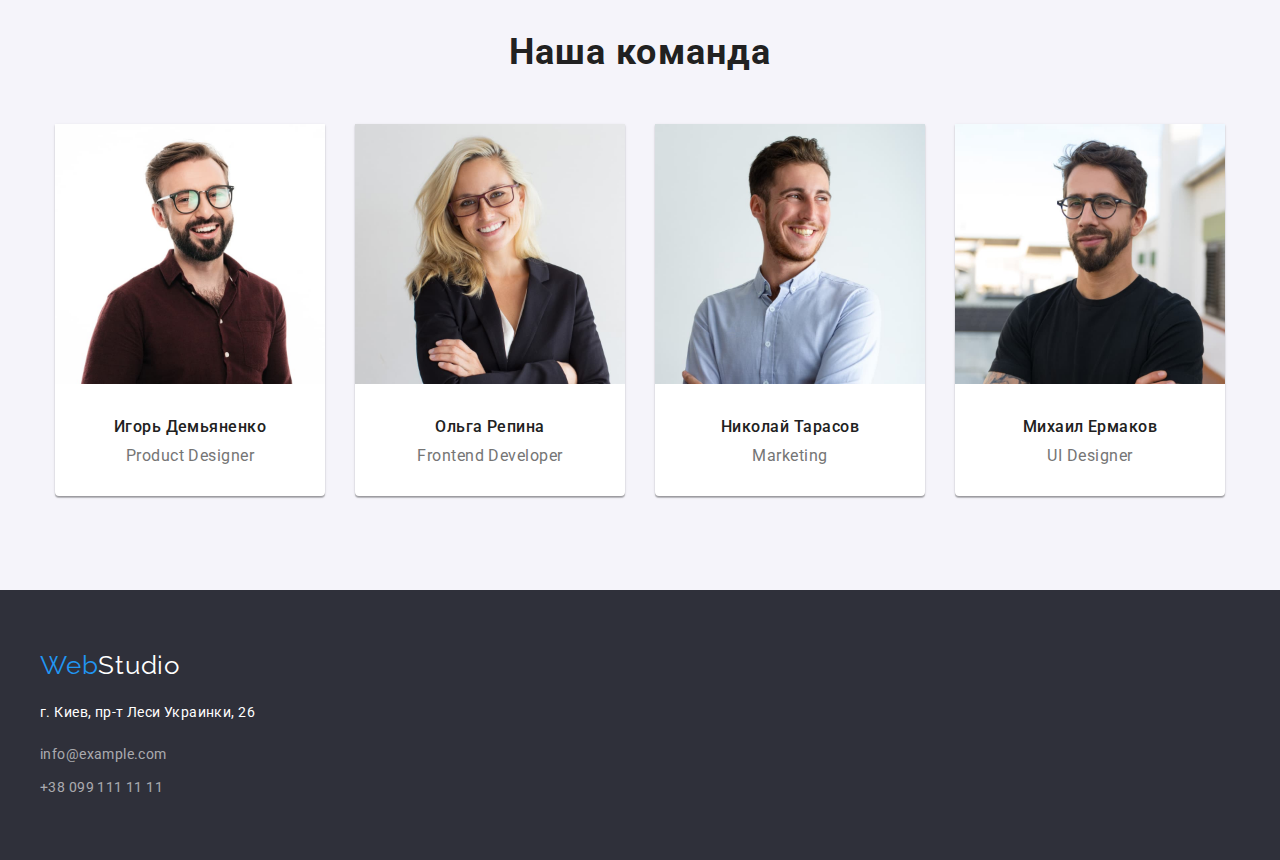
==== commit 4e948fa9: "improvements in flex-boxes" ====
--- a/index.html
+++ b/index.html
@@ -21,7 +21,7 @@
   <body>
     <!--Header-->
     <header>
-      <div class="container">
+      <div class="container navigation">
         <nav class="navigation">
           <a class="logo" href="/"><span class="web">Web</span>Studio</a>
           <ul class="site-nav list">
@@ -35,30 +35,30 @@
               <a class="site-nav-link" href="">Контакты</a>
             </li>
           </ul>
-
-          <!--  Link to e-mail address -->
-
-          <ul class="contacts list">
-            <li class="item">
-              <a class="header-contacts-info" href="mailto:info@devstudio.com"
-                >info@devstudio.com</a
-              >
-            </li>
-            <!-- Link to phone number  -->
-            <li class="item">
-              <a class="header-contacts-info" href="tel:+380961111111"
-                >+38 096 111 11 11</a
-              >
-            </li>
-          </ul>
         </nav>
+
+        <!--  Link to e-mail address -->
+
+        <ul class="contacts list">
+          <li class="item">
+            <a class="header-contacts-info" href="mailto:info@devstudio.com"
+              >info@devstudio.com</a
+            >
+          </li>
+          <!-- Link to phone number  -->
+          <li class="item">
+            <a class="header-contacts-info" href="tel:+380961111111"
+              >+38 096 111 11 11</a
+            >
+          </li>
+        </ul>
       </div>
     </header>
     <!--Main-->
     <main>
       <!--Hero-->
       <section class="hero">
-        <div class="container">
+        <div class="hero-box">
           <h1 class="hero-title">
             Эффективные решения <br />
             для вашего бизнеса
@@ -187,18 +187,22 @@
     <!--Footer-->
     <footer class="footer">
       <div class="container">
-        <a class="footer logo" href="/"> <span class="web">Web</span>Studio</a>
+        <div class="web-sudio">
+          <a class="footer logo" href="/">
+            <span class="web">Web</span>Studio</a
+          >
+        </div>
         <address>
           <ul class="adress-list list">
             <li>
               <a class="adress" href=""> г. Киев, пр-т Леси Украинки, 26</a>
             </li>
-            <li>
+            <li class="contacts-distance">
               <a class="footer-contacts-info" href="mailto:info@example.com"
                 >info@example.com</a
               >
             </li>
-            <li>
+            <li class="">
               <a class="footer-contacts-info" href="+380991111111"
                 >+38 099 111 11 11</a
               >
--- a/css/styles.css
+++ b/css/styles.css
@@ -27,7 +27,7 @@
 /* ul */
 
 .container {
-  width: 1230lhpx;
+  width: 1230px;
   padding-left: 15px;
   padding-right: 15px;
   margin: 0 auto;
@@ -77,7 +77,6 @@
   font-size: 26px;
   line-height: 1.2;
   letter-spacing: 0.03em;
-  margin: ;
 }
 
 /*Site-nav */
@@ -114,6 +113,10 @@
   color: var(--action-color);
 }
 
+.hr-line {
+  border-bottom: 1px solid #e5e5e5;
+}
+
 /* Header contacts */
 
 .contacts {
@@ -145,6 +148,10 @@
   background-color: var(--hero-color);
   text-align: center;
   padding: 200px 452px 280px 452px;
+}
+
+.hero-box {
+  min-width: 696px;
 }
 
 .hero-title {
@@ -157,7 +164,6 @@
   text-transform: uppercase;
 
   margin-bottom: 30px;
-  min-width: 696px;
 }
 
 .hero-button {
@@ -180,16 +186,6 @@
 }
 
 /* Advantages */
-
-/* .advantages-item-01,
-.advantages-item-02,
-.advantages-item-03 {
-  margin-right: 30px;
-}
-
-.advantages-item-04 {
-  margin-right: 30px;
-} */
 
 .advantages {
   display: flex;
@@ -288,7 +284,6 @@
 
 .team-name {
   margin-top: 30px;
-
   font-weight: 500;
   font-size: 16px;
   line-height: 1.18;
@@ -303,6 +298,7 @@
 
 .team-pos {
   margin-top: 10px;
+  margin-bottom: 30px;
 
   font-size: 16px;
   line-height: 1.18;
@@ -332,17 +328,19 @@
 
 /* Footer */
 
-.ft-flex {
-  display: ;
-}
-
 .footer {
   padding-top: 60px;
+  padding-bottom: 60px;
   background-color: var(--hero-color);
 }
 
 .footer .logo {
   color: var(--primary-bg-color);
+}
+
+.contacts-distance {
+  margin-top: 9px;
+  margin-bottom: 9px;
 }
 
 .adress {
@@ -357,8 +355,6 @@
 }
 
 .footer-contacts-info {
-  margin-top: 9px;
-
   color: rgba(255, 255, 255, 0.6);
   font-size: 14px;
   line-height: 1.71;
@@ -374,6 +370,16 @@
 
 /* Portfolio buttons */
 
+.buttons-list {
+  display: flex;
+  justify-content: center;
+  margin-bottom: 34px;
+}
+
+.buttons-list .button-distance:not(:first-child) {
+  margin-left: 8px;
+}
+
 .button {
   background-color: var(--secondary-bg-color);
   border-radius: 4px;
@@ -403,3 +409,35 @@
 .adv-section {
   padding-top: 94px;
 }
+
+.project-list {
+  display: flex;
+  flex-wrap: wrap;
+}
+
+.project-box {
+  width: 370px;
+  margin-right: 30px;
+  margin-bottom: 30px;
+  border-bottom: 1px solid #eeeeee;
+  border-left: 1px solid #eeeeee;
+  border-right: 1px solid #eeeeee;
+}
+
+.project-box:nth-child(3n) {
+  margin-right: 0px;
+}
+
+.project-box:nth-last-child(-n + 3) {
+  margin-bottom: 0;
+}
+
+.project-name {
+  margin-top: 20px;
+
+  margin-left: 24px;
+}
+
+.project-description {
+  margin: 4px 24px 20px 24px;
+}
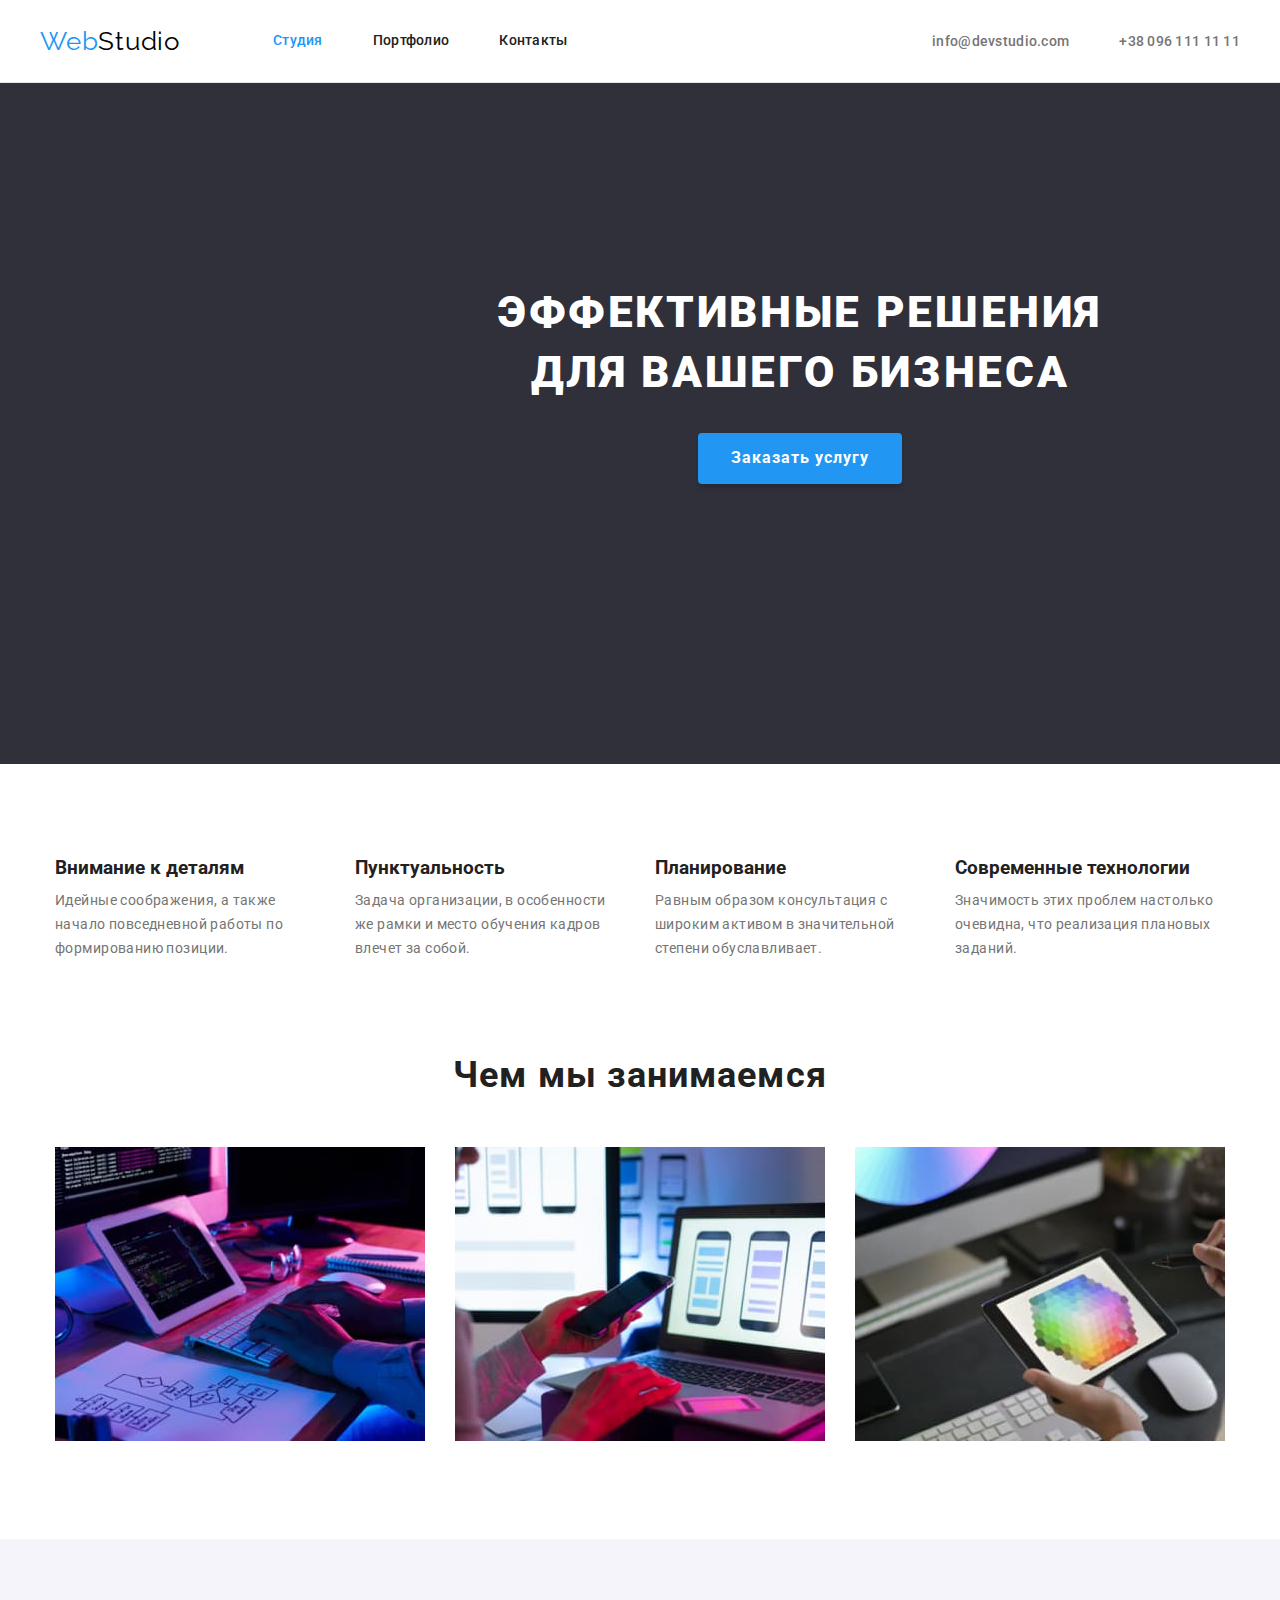
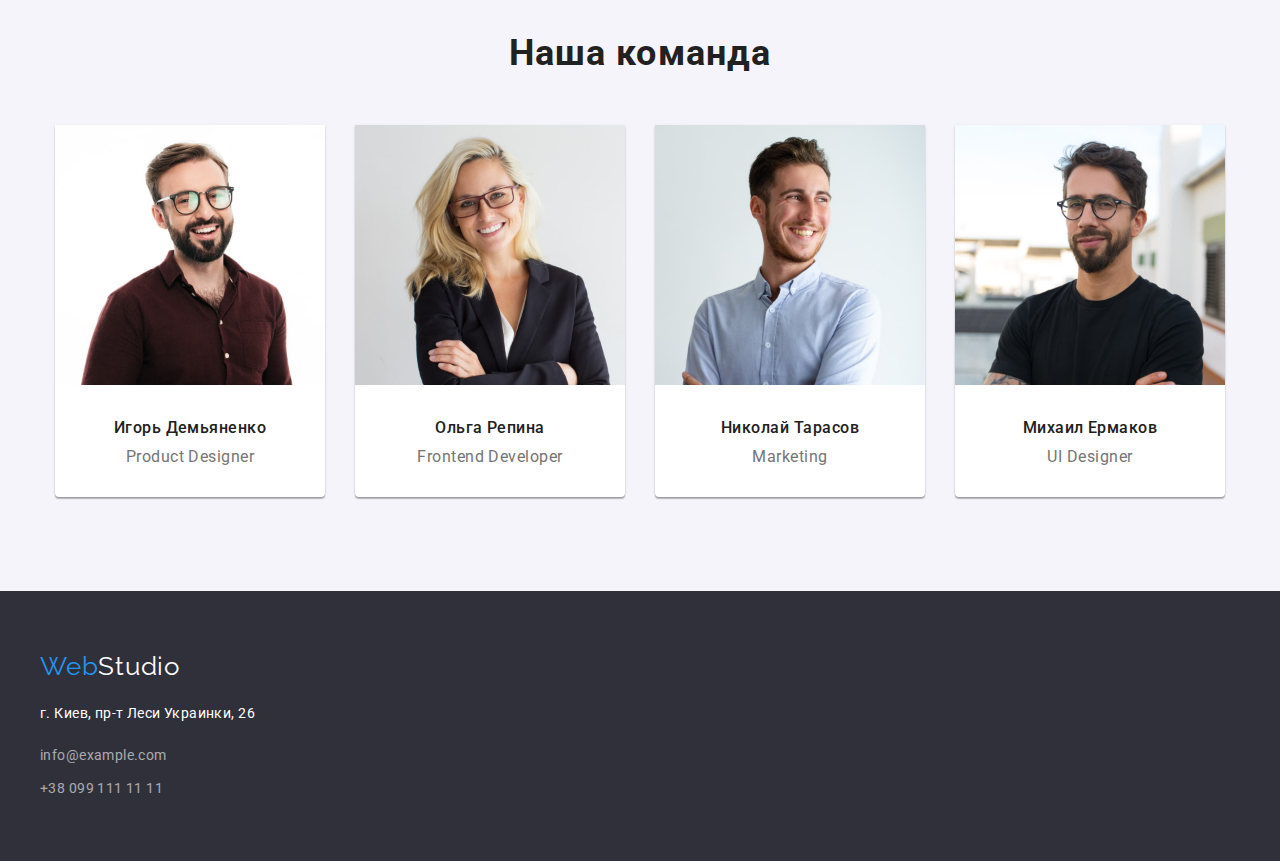
==== commit f4cddf9a: "Update index.html" ====
--- a/index.html
+++ b/index.html
@@ -20,7 +20,7 @@
 
   <body>
     <!--Header-->
-    <header>
+    <header class="hr-line">
       <div class="container navigation">
         <nav class="navigation">
           <a class="logo" href="/"><span class="web">Web</span>Studio</a>
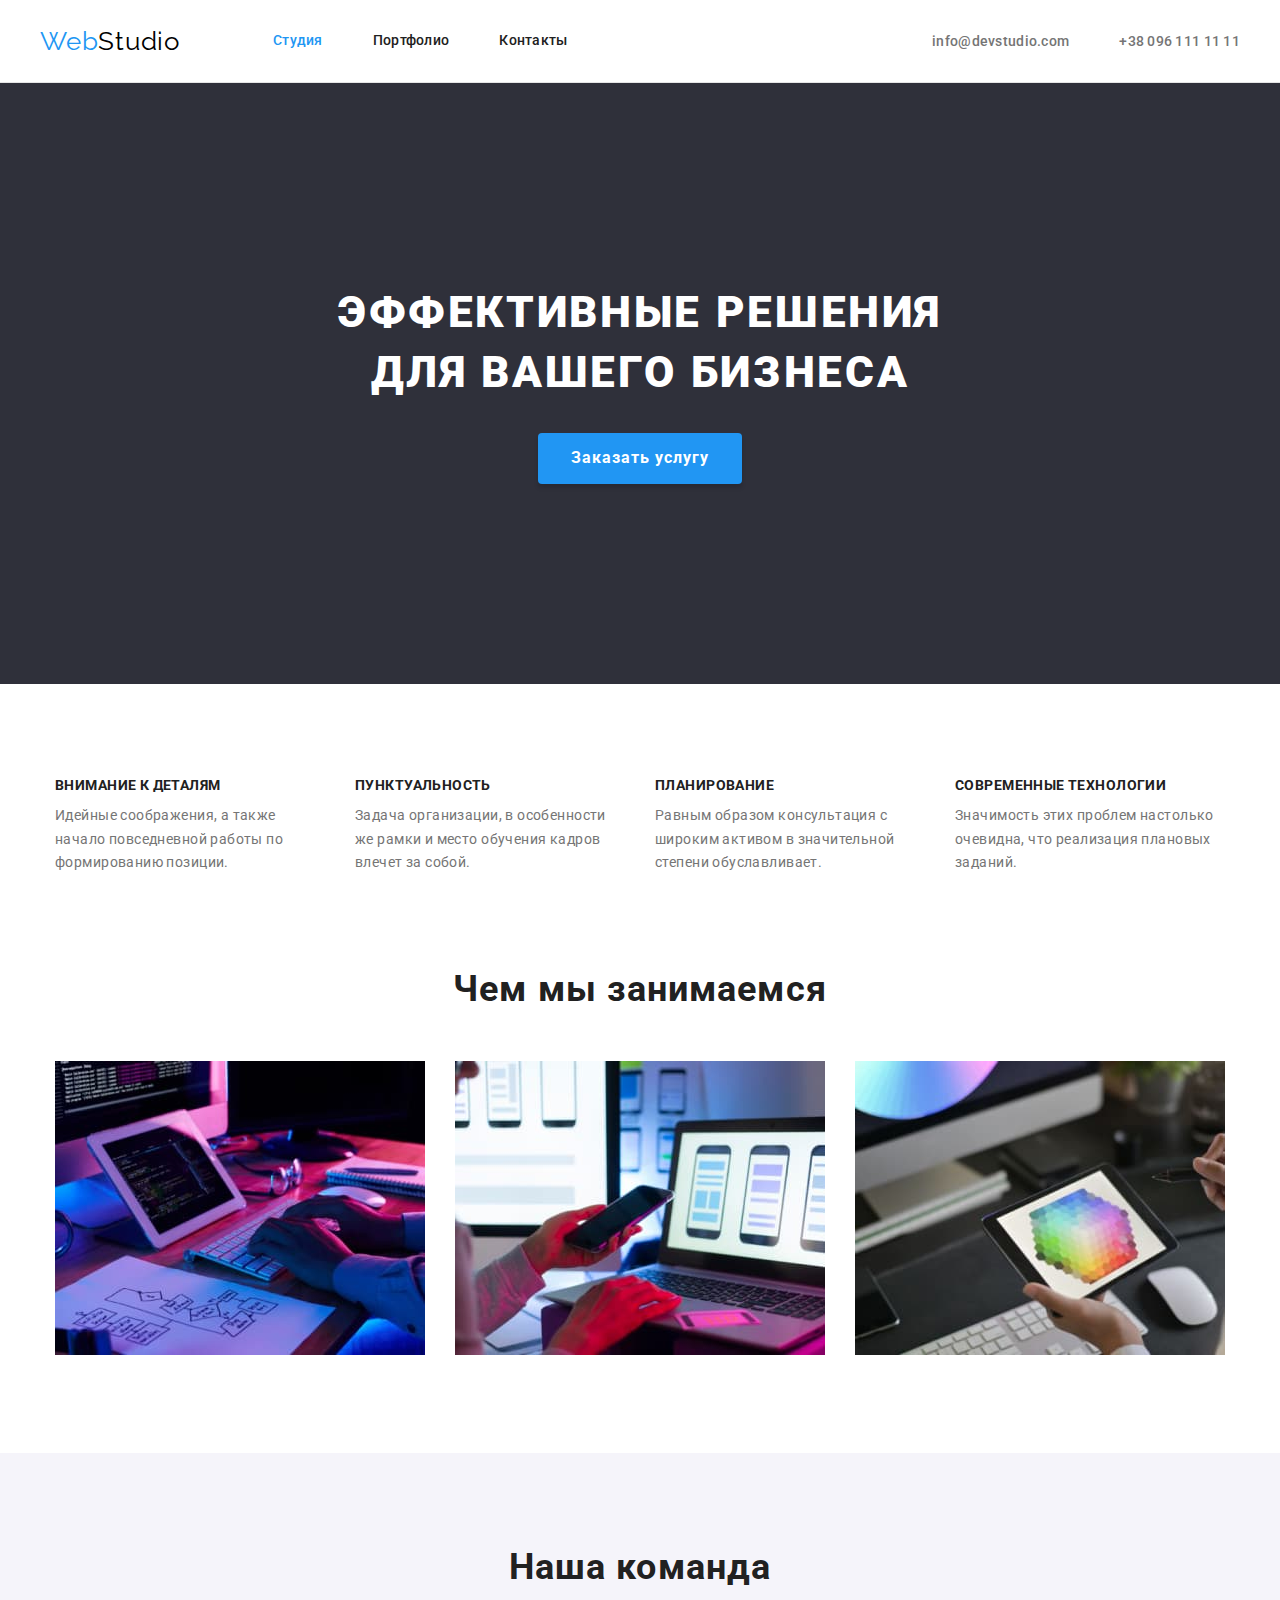
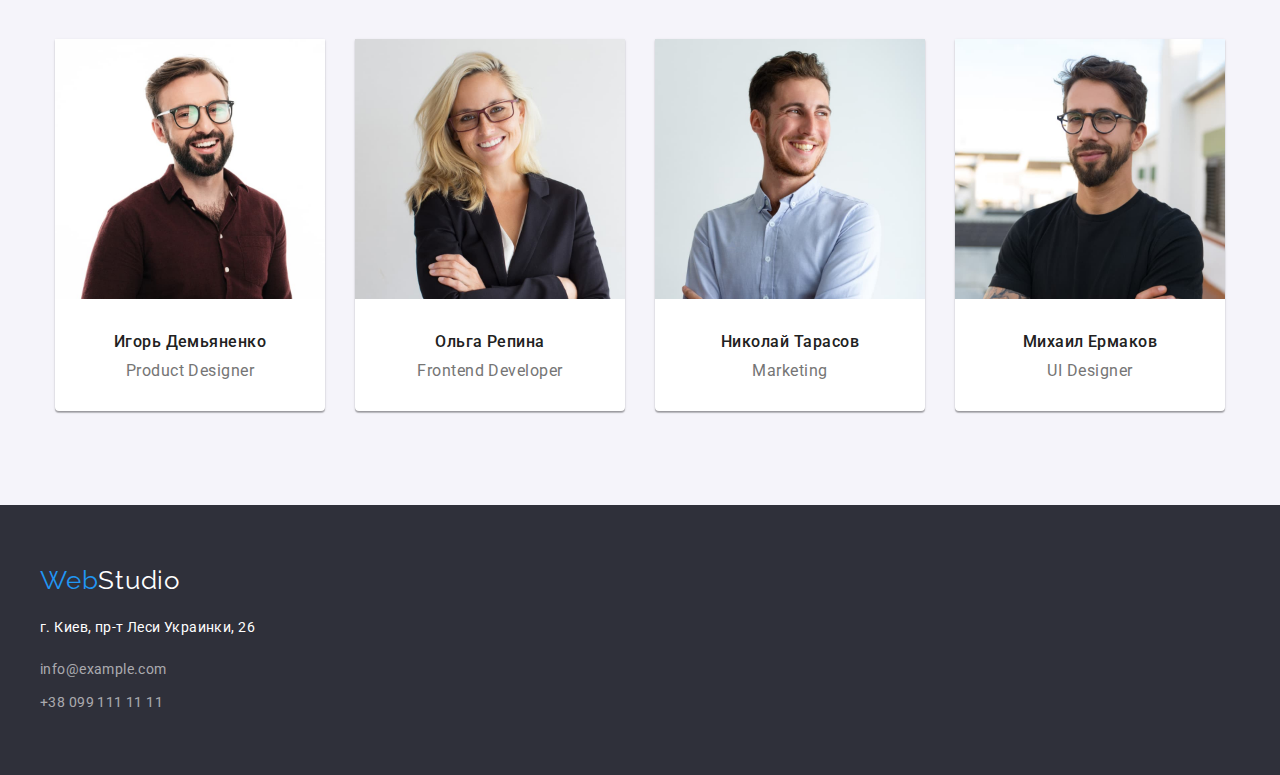
==== commit 95f1de11: "corrections in flex-boxes" ====
--- a/index.html
+++ b/index.html
@@ -150,8 +150,10 @@
                 alt="man with dark hair, dark beard in red shirt and glasses  smiling"
                 width="270"
               />
-              <h3 class="team-name">Игорь Демьяненко</h3>
-              <p class="team-pos">Product Designer</p>
+              <div class="member-container">
+                <h3 class="team-name">Игорь Демьяненко</h3>
+                <p class="team-pos">Product Designer</p>
+              </div>
             </li>
             <li class="team-box">
               <img
@@ -159,8 +161,10 @@
                 alt="woman with blond hair glasses and black jacket smiling "
                 width="270"
               />
-              <h3 class="team-name">Ольга Репина</h3>
-              <p class="team-pos">Frontend Developer</p>
+              <div class="member-container">
+                <h3 class="team-name">Ольга Репина</h3>
+                <p class="team-pos">Frontend Developer</p>
+              </div>
             </li>
             <li class="team-box">
               <img
@@ -168,8 +172,10 @@
                 alt="man with dark bristle and dark hair in blue shirt smiling"
                 width="270"
               />
-              <h3 class="team-name">Николай Тарасов</h3>
-              <p class="team-pos">Marketing</p>
+              <div class="member-container">
+                <h3 class="team-name">Николай Тарасов</h3>
+                <p class="team-pos">Marketing</p>
+              </div>
             </li>
             <li class="team-box">
               <img
@@ -177,8 +183,10 @@
                 alt="man with dark hair, dark beard in black t-shirt and glasses  smiling"
                 width="270"
               />
-              <h3 class="team-name">Михаил Ермаков</h3>
-              <p class="team-pos">UI Designer</p>
+              <div class="member-container">
+                <h3 class="team-name">Михаил Ермаков</h3>
+                <p class="team-pos">UI Designer</p>
+              </div>
             </li>
           </ul>
         </div>
--- a/css/styles.css
+++ b/css/styles.css
@@ -147,7 +147,8 @@
   color: var(--primary-bg-color);
   background-color: var(--hero-color);
   text-align: center;
-  padding: 200px 452px 280px 452px;
+  padding-top: 200px;
+  padding-bottom: 200px;
 }
 
 .hero-box {
@@ -200,7 +201,7 @@
   width: 270px;
 }
 
-a .advantages-title {
+.advantages-title {
   font-weight: bold;
   font-size: 14px;
   line-height: 1.14;
@@ -255,6 +256,11 @@
   letter-spacing: 0.03em;
 }
 
+.member-container {
+  padding-top: 30px;
+  padding-bottom: 30px;
+}
+
 .team-cards {
   display: flex;
   justify-content: center;
@@ -283,7 +289,7 @@
 }
 
 .team-name {
-  margin-top: 30px;
+  margin-bottom: 10px;
   font-weight: 500;
   font-size: 16px;
   line-height: 1.18;
@@ -297,8 +303,8 @@
 }
 
 .team-pos {
-  margin-top: 10px;
-  margin-bottom: 30px;
+  /* margin-top: 10px;
+  margin-bottom: 30px; */
 
   font-size: 16px;
   line-height: 1.18;
@@ -373,7 +379,7 @@
 .buttons-list {
   display: flex;
   justify-content: center;
-  margin-bottom: 34px;
+  margin-bottom: 50px;
 }
 
 .buttons-list .button-distance:not(:first-child) {
@@ -416,7 +422,7 @@
 }
 
 .project-box {
-  width: 370px;
+  width: 371px;
   margin-right: 30px;
   margin-bottom: 30px;
   border-bottom: 1px solid #eeeeee;
@@ -433,11 +439,13 @@
 }
 
 .project-name {
-  margin-top: 20px;
-
-  margin-left: 24px;
-}
-
-.project-description {
+  margin-bottom: 4px;
+}
+
+.project-layout {
+  padding: 20px 24px;
+}
+
+/* .project-description {
   margin: 4px 24px 20px 24px;
-}
+} */
